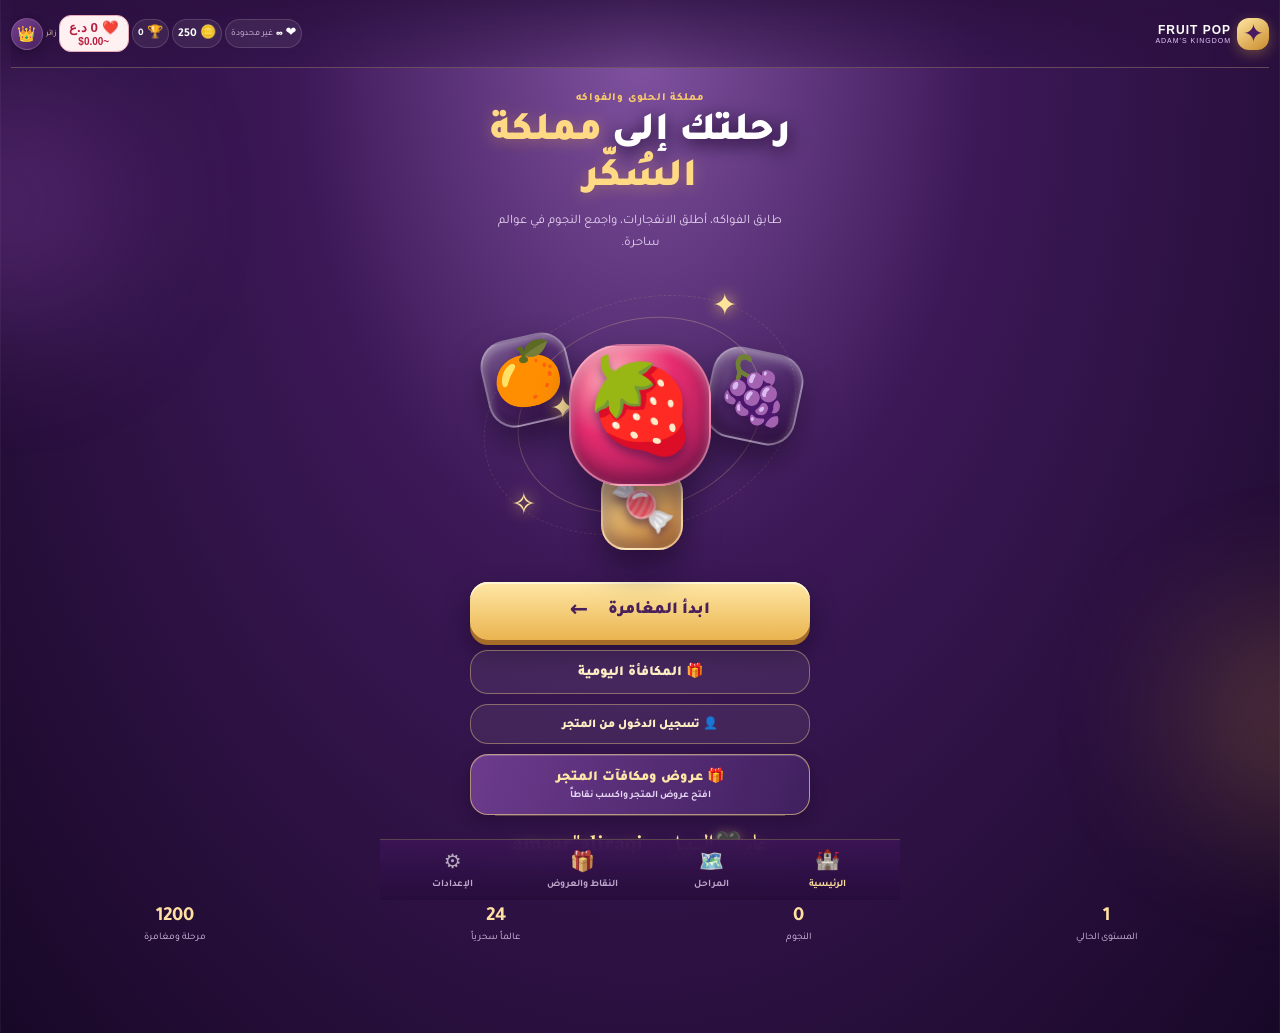
==== index.html @ 5abe0ea8 "Update booster counts in game UI" ====
<!doctype html>
<html lang="ar" dir="rtl">
<head>
<meta charset="utf-8"><meta name="viewport" content="width=device-width,initial-scale=1,viewport-fit=cover">
<meta name="google-adsense-account" content="ca-pub-7195418990558468">
<meta name="theme-color" content="#32104f"><meta name="description" content="مغامرة فواكه وحلوى ملكية — طابق، انفجر، واكتشف عوالم جديدة.">
<link rel="manifest" href="./manifest.webmanifest"><link rel="icon" href="./icon.svg" type="image/svg+xml">
<link rel="preconnect" href="https://fonts.googleapis.com"><link rel="preconnect" href="https://fonts.gstatic.com" crossorigin>
<link href="https://fonts.googleapis.com/css2?family=Amiri:wght@400;700&family=Tajawal:wght@400;500;600;700;800;900&display=swap" rel="stylesheet">
<link rel="stylesheet" href="./assets/style.css"><link rel="stylesheet" href="./assets/3d-world.css">
<title>Fruit Pop Adam — مغامرة الفواكه</title>
</head>
<body>
<div class="ambient ambient-a"></div><div class="ambient ambient-b"></div>
<div id="app" class="app-shell">
<header class="topbar">
 <button class="brand" id="brandHome" aria-label="الرئيسية"><span class="brand-mark">✦</span><span><b>FRUIT POP</b><small>ADAM'S KINGDOM</small></span></button>
 <div class="top-stats"><div class="stat-pill"><span>❤️</span><b id="lives">5</b><small id="lifeTimer">كاملة</small></div><div class="stat-pill"><span>🪙</span><b id="coins">250</b></div><div class="stat-pill total-top-pill"><span>🏆</span><b id="totalScoreTop">0</b></div><button type="button" id="gameRewardsBtn" aria-label="رصيد اللعبة بالدينار العراقي" style="display:flex;flex-direction:column;align-items:center;justify-content:center;gap:1px;background:#fff0f2;color:#b51e3e;border:1px solid #e8aab7;border-radius:12px;padding:4px 9px;font-weight:900;line-height:1.15"><span>❤️ <b id="redPointsBalance">0 د.ع</b></span><small id="redPointsUsdBalance" style="font-size:10px;line-height:1.1">~$0.00</small></button><div class="account-indicator"><span id="accountStatus">زائر</span><button class="avatar-btn" id="accountBtn" aria-label="الحساب">👑</button></div></div>
</header>
<main id="mainView">
<section id="homeScreen" class="screen home-screen">
 <div class="hero-copy"><div class="eyebrow">مملكة الحلوى والفواكه</div><h1>رحلتك إلى <em>مملكة السُكّر</em></h1><p>طابق الفواكه، أطلق الانفجارات، واجمع النجوم في عوالم ساحرة.</p></div>
 <div class="hero-art"><div class="orbit orbit-one"></div><div class="orbit orbit-two"></div><div class="hero-candy candy-big">🍓</div><div class="hero-candy candy-left">🍊</div><div class="hero-candy candy-right">🍇</div><div class="hero-candy candy-bottom">🍬</div><div class="sparkle s1">✦</div><div class="sparkle s2">✧</div><div class="sparkle s3">✦</div></div>
 <div class="home-actions"><button class="primary-btn" id="playBtn"><span>ابدأ المغامرة</span><b>←</b></button><button class="secondary-btn" id="dailyBtn">🎁 المكافأة اليومية</button><button class="secondary-btn" id="registerBtn">👤 تسجيل الدخول من المتجر</button><a class="secondary-btn store-offers-btn" id="storeOffersBtn" href="https://adam-al-noor-books.pages.dev/?open=points" target="_blank" rel="noopener noreferrer"><span>🎁 عروض ومكافآت المتجر</span><small>افتح عروض المتجر واكسب نقاطاً</small></a></div><div class="royal-signatures" aria-label="إهداء"><span>عابر🖤السبيل</span><span>amaar&quot;aliraqi</span></div>
 <div class="home-bottom"><div><strong id="homeLevel">1</strong><span>المستوى الحالي</span></div><div><strong id="homeStars">0</strong><span>النجوم</span></div><div><strong>24</strong><span>عالماً سحرياً</span></div><div><strong>1200</strong><span>مرحلة ومغامرة</span></div></div>
</section>
<section id="mapScreen" class="screen map-screen hidden">
 <div class="section-head"><button class="round-btn" id="mapBack">⌂</button><div><div class="eyebrow">طريق الأبطال</div><h2>خريطة المملكة</h2></div><button class="round-btn" id="mapDaily">🎁</button></div>
 <div id="worldGrid" class="world-grid" aria-label="العوالم الأربعة والعشرون"></div><div class="world-banner"><div><small id="worldKicker">العالم الأول</small><h3 id="worldName">حدائق الفراولة</h3><p id="worldDesc">ابدأ رحلتك بين الثمار اللامعة</p></div><div class="world-emblem" id="worldEmblem">🍓</div></div>
 <div class="map-scroll"><div id="levelPath" class="level-path"></div></div>
 <div class="map-footer"><span>⭐ <b id="mapStars">0</b> نجمة</span><span>العالم <b id="worldIndex">1</b> / 24</span><button id="nextWorld" class="tiny-gold">العالم التالي ⟵</button></div>
</section>
<section id="gameScreen" class="screen game-screen hidden">
 <div class="game-head"><button class="round-btn" id="gameExit">✕</button><div class="level-title"><small id="levelWorld">حدائق الفراولة</small><b id="levelLabel">المرحلة 1</b></div><button class="round-btn" id="gamePause">Ⅱ</button></div>
 <div class="mission-card"><div class="mission-main"><span class="mission-icon" id="targetFruit">🍓</span><div><small id="missionLabel">اجمع الثمار</small><b id="targetCount">0 / 18</b></div></div><div class="moves-box"><small>الحركات</small><b id="moves">25</b></div><div class="score-box"><small>نقاط المرحلة</small><b id="score">0</b></div><div class="score-box total-score-box"><small>النقاط الكلية</small><b id="totalScore">0</b></div><div class="score-box"><small>رصيد اللعبة</small><b id="redPointsBalanceGame">0 د.ع</b></div><button type="button" class="map-shortcut" id="gameMapShortcut" aria-label="فتح خريطة العوالم والمراحل" title="خريطة العوالم والمراحل"><span aria-hidden="true">🗺️</span><small>الخريطة</small></button></div>
 <div class="board-wrap"><div id="gameBoard" class="game-board" role="grid" aria-label="لوحة مطابقة الفواكه"></div><div class="board-shine"></div></div>
 <div class="booster-row"><button class="booster" data-booster="hammer" type="button"><span>🔨</span><small>مطرقة</small><b>5</b></button><button class="booster" data-booster="shuffle" type="button"><span>🔀</span><small>خلط</small><b>5</b></button><button class="booster" data-booster="rainbow" type="button"><span>🌈</span><small>قوس قزح</small><b>3</b></button></div>
 <div class="game-hint" id="gameHint">اسحب فاكهة نحو فاكهة مجاورة لتكوين تطابق من ثلاثة أو أكثر</div>
</section>
</main>
<nav class="bottom-nav"><button class="nav-item active" data-nav="home"><span>🏰</span><small>الرئيسية</small></button><button class="nav-item" data-nav="map"><span>🗺️</span><small>المراحل</small></button><button class="nav-item" id="navRewards" type="button" aria-label="الانتقال إلى نقاط وعروض المتجر"><span>🎁</span><small>النقاط والعروض</small></button><button class="nav-item" id="navSettings"><span>⚙️</span><small>الإعدادات</small></button></nav>
</div>
<div id="modalLayer" class="modal-layer hidden" role="dialog" aria-modal="true"><div class="modal-card"><button class="modal-close" id="modalClose">×</button><div id="modalContent"></div></div></div>
<div id="toast" class="toast"></div>
<script src="./assets/game.js" defer></script><script src="./assets/game-rewards-v2.js" defer></script><script src="./assets/fruit-renderer.js" defer></script><script src="./assets/life-recovery.js" defer></script>
<script>
window.addEventListener("load", () => {
  if (window.opener && !window.opener.closed) {
    window.opener.postMessage({ type: "fruit-pop-store-ready" }, "https://feat-game-stage-rewards.adam-al-noor-books.pages.dev");
  }
});
</script>
</body></html>
---- assets/style.css ----
:root{--plum:#321044;--plum2:#4a1768;--violet:#7b36a5;--gold:#f7c96b;--gold2:#ffe5a1;--cream:#fff7e8;--ink:#39164e;--muted:#a78ab5;--pink:#f46b9d;--shadow:0 16px 40px #1b092b55}*{box-sizing:border-box}html,body{margin:0;min-height:100%;font-family:"Tajawal",system-ui,sans-serif;background:#210b34;color:#fff;overscroll-behavior:none}body{min-height:100svh;background:radial-gradient(ellipse at 50% 0%,#69358a 0,#35134d 42%,#1c092c 100%);overflow-x:hidden}.ambient{position:fixed;border-radius:50%;filter:blur(70px);opacity:.24;pointer-events:none}.ambient-a{width:260px;height:260px;background:#bd64e8;top:8%;left:-130px}.ambient-b{width:220px;height:220px;background:#e5a94c;bottom:8%;right:-120px}.app-shell{position:relative;z-index:1;width:min(100%,520px);min-height:100svh;margin:auto;padding:env(safe-area-inset-top) 15px calc(82px + env(safe-area-inset-bottom));display:flex;flex-direction:column}.topbar{height:68px;display:flex;align-items:center;justify-content:space-between;border-bottom:1px solid #ffffff18;flex-shrink:0}.brand{border:0;background:none;color:#fff;display:flex;gap:9px;align-items:center;text-align:right;padding:0}.brand-mark{width:37px;height:37px;border-radius:12px;background:linear-gradient(145deg,#ffe7a2,#c98b2c);color:#4a1b61;display:grid;place-items:center;font-size:25px;box-shadow:0 4px 14px #e6b54b55}.brand b{display:block;font-size:14px;letter-spacing:1.6px}.brand small{display:block;font-size:8px;letter-spacing:2.2px;color:#e7c7ff}.top-stats{display:flex;gap:7px;align-items:center}.stat-pill{display:flex;align-items:center;gap:5px;border:1px solid #ffffff24;background:#ffffff12;border-radius:20px;padding:6px 10px;min-width:62px}.stat-pill span{font-size:15px}.stat-pill b{font-size:14px}.stat-pill small{font-size:9px;color:#d9c3e6}.avatar-btn,.round-btn{border:1px solid #ffffff2b;color:#fff;background:linear-gradient(145deg,#75408e,#49215f);border-radius:50%;width:37px;height:37px;font-size:18px;box-shadow:0 4px 10px #15082066}.screen{animation:screenIn .35s ease both}.hidden{display:none!important}.home-screen{display:flex;flex-direction:column;align-items:center;text-align:center;padding-top:24px;flex:1}.hero-copy{max-width:390px}.eyebrow{font-size:11px;font-weight:800;letter-spacing:.8px;color:var(--gold);margin-bottom:5px}.hero-copy h1{font-size:clamp(28px,8vw,40px);line-height:1.15;margin:4px 0 9px;font-weight:900;text-shadow:0 4px 18px #170625}.hero-copy h1 em{font-style:normal;color:#ffd983;text-shadow:0 2px 15px #e9b84c55}.hero-copy p{font-size:13px;line-height:1.7;color:#e4d1ee;margin:0 auto;max-width:300px}.hero-art{height:290px;width:min(100%,390px);position:relative;margin:5px auto 12px;display:grid;place-items:center}.orbit{position:absolute;border:1px solid #f7d78d44;border-radius:50%;transform:rotate(-18deg)}.orbit-one{width:250px;height:190px}.orbit-two{width:320px;height:230px;border-style:dashed;opacity:.5}.hero-candy{position:absolute;display:grid;place-items:center;border-radius:30%;background:linear-gradient(145deg,#ffffff44,#ffffff05 45%,#16052155);border:2px solid #ffffff5c;box-shadow:inset 0 4px 8px #ffffff55,inset 0 -10px 18px #24082b66,0 18px 32px #14051e88;text-shadow:0 6px 10px #32104488;animation:float 3.5s ease-in-out infinite}.candy-big{width:142px;height:142px;font-size:92px;z-index:2;border-radius:38%;background:radial-gradient(circle at 30% 22%,#ffb3bd,#e72d70 42%,#8b164f 100%)}.candy-left{width:88px;height:88px;font-size:58px;left:10%;top:76px;transform:rotate(-13deg);animation-delay:-1s}.candy-right{width:92px;height:92px;font-size:61px;right:9%;top:90px;transform:rotate(12deg);animation-delay:-2s}.candy-bottom{width:82px;height:82px;font-size:54px;bottom:20px;left:40%;background:linear-gradient(145deg,#ffe6a0,#d88b35);animation-delay:-.7s}.sparkle{position:absolute;color:#ffe39b;font-size:30px;text-shadow:0 0 15px #ffd66d;animation:twinkle 1.8s infinite}.s1{top:27px;right:25%}.s2{bottom:42px;left:17%;animation-delay:.5s}.s3{top:130px;left:27%;animation-delay:1s}.home-actions{width:min(100%,340px);display:grid;gap:10px}.primary-btn,.secondary-btn{width:100%;border:0;border-radius:18px;padding:14px 18px;font-family:inherit;font-size:17px;font-weight:900;cursor:pointer}.primary-btn{display:flex;align-items:center;justify-content:center;gap:20px;color:#4a205b;background:linear-gradient(180deg,#ffe8a7,#eab44f);box-shadow:0 5px 0 #a66d29,0 12px 25px #13051e88,inset 0 2px 0 #fff7d4}.primary-btn b{font-size:22px}.secondary-btn{color:#ffedc4;background:#ffffff12;border:1px solid #f8d98a66;font-size:14px;padding:11px}.home-bottom{width:100%;display:flex;justify-content:space-around;margin-top:auto;padding:22px 0 7px}.home-bottom div{display:grid;gap:3px}.home-bottom strong{font-size:20px;color:#ffe0a0}.home-bottom span{font-size:10px;color:#d9c4e6}.bottom-nav{position:fixed;z-index:5;bottom:0;left:50%;transform:translateX(-50%);width:min(100%,520px);padding:8px 15px calc(8px + env(safe-area-inset-bottom));display:flex;justify-content:space-around;background:linear-gradient(180deg,#3b1555ee,#260d3bf5);border-top:1px solid #f4d58b44;backdrop-filter:blur(16px)}.nav-item{border:0;background:none;color:#bda7ca;display:grid;gap:2px;justify-items:center;font-family:inherit;min-width:55px}.nav-item span{font-size:20px;filter:grayscale(.45)}.nav-item small{font-size:10px;font-weight:700}.nav-item.active{color:#ffe09b}.nav-item.active span{filter:none;transform:translateY(-2px)}.map-screen,.game-screen{padding-top:15px;min-height:calc(100svh - 165px)}.section-head,.game-head{display:flex;align-items:center;gap:12px}.section-head>div{flex:1}.section-head h2{margin:0;font-size:23px}.world-banner{margin:16px 0 12px;border:1px solid #f4d58a77;border-radius:22px;padding:15px 18px;display:flex;align-items:center;justify-content:space-between;background:linear-gradient(120deg,#8147a0,#4a1c68 70%,#321044);box-shadow:var(--shadow),inset 0 1px #fff5}.world-banner small{color:#ffdf9b;font-size:10px}.world-banner h3{margin:2px 0;font-size:21px}.world-banner p{margin:0;color:#e4cce9;font-size:11px}.world-emblem{font-size:54px;filter:drop-shadow(0 8px 7px #19072388)}.map-scroll{height:calc(100svh - 350px);min-height:270px;max-height:520px;overflow:auto;border-radius:22px;background:radial-gradient(ellipse at 50% 30%,#8b54a8,#4b2066 65%,#35134c);border:1px solid #f2d18a55;box-shadow:inset 0 0 35px #1d092f88;position:relative}.level-path{position:relative;min-height:600px;padding:22px 0;background-image:radial-gradient(#f9d58b30 1px,transparent 1px);background-size:23px 23px}.level-path:before{content:"";position:absolute;top:35px;bottom:35px;left:50%;width:8px;transform:translateX(-50%);border-radius:10px;background:repeating-linear-gradient(to bottom,#ffd984 0 15px,#a66b36 15px 23px);box-shadow:0 0 12px #ffd98488}.level-node{position:relative;z-index:1;display:flex;align-items:center;width:100%;height:69px;padding:0 12%;}.level-node:nth-child(4n+1){justify-content:flex-start}.level-node:nth-child(4n+2){justify-content:flex-end}.level-node:nth-child(4n+3){justify-content:flex-start;padding-right:18%}.level-node:nth-child(4n){justify-content:flex-end;padding-left:18%}.level-dot{width:53px;height:53px;border-radius:50%;border:3px solid #fff2c8;background:linear-gradient(145deg,#ffedb5,#c78a36);color:#4a205c;font-weight:900;font-size:17px;box-shadow:0 5px 0 #8d542c,0 8px 14px #18072288,inset 0 3px 4px white;display:grid;place-items:center}.level-dot.done{background:linear-gradient(145deg,#ffb3d1,#e64b8a);color:white}.level-dot.locked{filter:grayscale(.8);opacity:.62;background:linear-gradient(145deg,#a79aa9,#63566d);box-shadow:0 4px 0 #403449}.level-dot.current{transform:scale(1.12);box-shadow:0 0 0 6px #ffd77c55,0 0 25px #ffdc81;animation:pulse 1.6s infinite}.map-footer{display:flex;justify-content:space-between;align-items:center;padding:12px 3px;color:#e9d8f1;font-size:11px}.map-footer b{color:#ffe09b}.tiny-gold{border:1px solid #f3d18a77;border-radius:14px;background:#ffffff12;color:#ffe3a2;padding:7px 11px;font-family:inherit;font-size:10px;font-weight:700}.game-head{justify-content:space-between}.level-title{text-align:center;display:grid}.level-title small{font-size:10px;color:#f6d58b}.level-title b{font-size:18px}.mission-card{display:flex;align-items:center;justify-content:space-between;margin:14px 0;padding:11px 13px;border-radius:18px;background:linear-gradient(110deg,#6d3488,#4a1d65);border:1px solid #f3d58b77;box-shadow:0 8px 20px #14051e66}.mission-main{display:flex;align-items:center;gap:9px}.mission-icon{font-size:32px;filter:drop-shadow(0 3px 4px #16051e)}.mission-main div,.moves-box,.score-box{display:grid;gap:2px}.mission-card small{font-size:9px;color:#e9d6f1}.mission-card b{font-size:15px;color:#ffe6a8}.moves-box,.score-box{text-align:center;border-right:1px solid #ffffff22;padding-right:12px}.board-wrap{position:relative;padding:9px;border-radius:19px;background:linear-gradient(145deg,#fbe0a1,#9b632f 35%,#f6d38b 70%,#6d3d27);box-shadow:0 8px 0 #61321f,0 15px 25px #12051c99,inset 0 2px 3px #fff}.game-board{display:grid;grid-template-columns:repeat(7,1fr);gap:4px;position:relative;z-index:1;padding:6px;border-radius:12px;background:linear-gradient(145deg,#5b2c77,#321044);touch-action:none;user-select:none}.fruit-cell{animation:tileIn .18s ease both;aspect-ratio:1;border:1px solid #ffffff35;border-radius:10px;padding:0;display:grid;place-items:center;background:linear-gradient(145deg,#ffffff20,#14051e44);font-size:clamp(23px,6.6vw,34px);line-height:1;box-shadow:inset 0 2px 4px #ffffff2c,inset 0 -4px 7px #15051e55;cursor:pointer;user-select:none;transition:transform .13s,filter .13s;position:relative}.fruit-cell svg{width:91%;height:91%;overflow:visible;filter:drop-shadow(0 4px 3px #19072388);pointer-events:none}.fruit-cell:after{content:"";position:absolute;top:3px;left:5px;width:38%;height:18%;border-radius:50%;background:#fff8;filter:blur(3px);pointer-events:none}.fruit-cell.selected{outline:3px solid #ffe38c;transform:scale(1.08);z-index:2}.fruit-cell.matched{animation:pop .12s ease forwards;filter:brightness(1.8) saturate(1.4)}.fruit-cell.pressed{transform:scale(.91);filter:brightness(1.2)}.fruit-cell.special{box-shadow:inset 0 0 10px #fff,0 0 12px #ffdc81}.board-shine{pointer-events:none;position:absolute;inset:9px;border-radius:12px;box-shadow:inset 0 0 15px #ffdf9b33}.booster-row{display:flex;justify-content:center;gap:12px;margin:16px 0 10px}.booster{width:78px;border:1px solid #f4d78b66;border-radius:16px;background:linear-gradient(145deg,#75408e,#482060);color:#fff;display:grid;justify-items:center;gap:1px;padding:7px;position:relative;font-family:inherit}.booster span{font-size:23px}.booster small{font-size:10px;color:#e8d4ef}.booster b{position:absolute;top:-5px;left:-4px;width:19px;height:19px;border-radius:50%;background:#ffdf95;color:#4a205b;font-size:10px;display:grid;place-items:center}.game-hint{text-align:center;font-size:10px;color:#cdb5d9;line-height:1.6}.modal-layer{position:fixed;z-index:20;inset:0;background:#12051dd9;backdrop-filter:blur(9px);display:grid;place-items:center;padding:20px}.modal-card{position:relative;width:min(100%,390px);max-height:85svh;overflow:auto;border:1px solid #f4d68d99;border-radius:25px;padding:25px 20px 20px;background:linear-gradient(150deg,#713b8d,#3a1554 65%,#2a0e3f);box-shadow:0 25px 70px #0009,inset 0 1px #fff4;text-align:center;animation:modalIn .25s ease}.modal-close{position:absolute;top:10px;left:12px;width:30px;height:30px;border-radius:50%;border:1px solid #ffffff44;background:#ffffff12;color:white;font-size:21px}.modal-card h2{font-size:24px;margin:5px 0 8px}.modal-card p{color:#e0cce9;font-size:12px;line-height:1.8}.modal-hero{font-size:58px;filter:drop-shadow(0 8px 9px #16051e88)}.modal-action{width:100%;border:0;border-radius:14px;background:linear-gradient(#ffe8a8,#e9b34d);color:#48205b;font-family:inherit;font-size:15px;font-weight:900;padding:12px;margin-top:12px}.field{width:100%;margin:7px 0;padding:12px;border:1px solid #ffffff3b;border-radius:12px;background:#260d3d;color:white;text-align:right;font-family:inherit;font-size:14px;font-weight:600}.field::placeholder{color:#bba4c9}.form-tabs{display:flex;gap:6px;margin:12px 0}.form-tabs button{flex:1;padding:9px;border:1px solid #ffffff2b;border-radius:12px;background:#ffffff12;color:#fff;font-family:inherit;font-size:12px;font-weight:700}.form-tabs button.active{background:#f2cf7e;color:#48205b}.setting-row{display:flex;align-items:center;justify-content:space-between;padding:12px 0;border-bottom:1px solid #ffffff22;font-size:13px}.setting-row input{accent-color:#f4cd78;width:20px;height:20px}.toast{position:fixed;z-index:30;bottom:95px;left:50%;transform:translate(-50%,15px);opacity:0;pointer-events:none;background:#ffe6a3;color:#442055;padding:10px 16px;border-radius:18px;font-weight:800;font-size:12px;box-shadow:var(--shadow);transition:.25s;white-space:nowrap}.toast.show{opacity:1;transform:translate(-50%,0)}.result-stars{font-size:37px;letter-spacing:6px;color:#ffe18f;text-shadow:0 2px 12px #ffda71}.pause-actions{display:grid;gap:8px}.ghost-action{border:1px solid #ffffff3b;background:#ffffff12;color:white;border-radius:14px;padding:11px;font-family:inherit;font-size:13px;font-weight:700}@keyframes tileIn{from{opacity:.25;transform:scale(.78) translateY(-5px)}to{opacity:1;transform:scale(1) translateY(0)}}@keyframes screenIn{from{opacity:0;transform:translateY(10px)}to{opacity:1;transform:none}}@keyframes float{0%,100%{translate:0 0}50%{translate:0 -12px}}@keyframes twinkle{0%,100%{opacity:.3;scale:.8}50%{opacity:1;scale:1.2}}@keyframes pulse{0%,100%{box-shadow:0 0 0 5px #ffd77c44,0 0 18px #ffdc81}50%{box-shadow:0 0 0 10px #ffd77c18,0 0 28px #ffdc81}}@keyframes pop{to{transform:scale(.1) rotate(30deg);opacity:0}}@keyframes modalIn{from{opacity:0;transform:scale(.92)}to{opacity:1;transform:scale(1)}}@media(min-width:520px){.app-shell{border-left:1px solid #ffffff0c;border-right:1px solid #ffffff0c}.hero-art{height:310px}.fruit-cell{font-size:34px}}@media(max-height:700px){.hero-art{height:225px}.candy-big{width:115px;height:115px;font-size:75px}.candy-left,.candy-right{width:70px;height:70px;font-size:45px}.home-screen{padding-top:14px}.hero-copy h1{font-size:29px}.map-scroll{height:calc(100svh - 310px)}}
/* Premium score, signature and fast match feedback */
.mission-card{gap:7px;padding:10px 9px}
.mission-main{min-width:0;flex:1}
.moves-box,.score-box{padding-right:8px;min-width:48px}
.total-score-box{border-right:1px solid #ffffff22;padding-right:8px;min-width:70px}
.mission-card small{font-size:8px;white-space:nowrap}
.mission-card b{font-size:13px}
.royal-signatures{display:flex;justify-content:center;gap:24px;flex-wrap:wrap;margin:0 auto 9px;padding:9px 18px;border-top:1px solid #f3d58b44;border-bottom:1px solid #f3d58b44;color:#ffe2a0;text-shadow:0 2px 12px #f3c96b66}
.royal-signatures span{font-family:"Amiri",serif;font-size:22px;font-weight:700;letter-spacing:.2px}
#registerBtn{font-size:12px}
.fruit-cell.matched{animation:fruitBurst .12s ease-out forwards}
@keyframes fruitBurst{0%{transform:scale(1);opacity:1;filter:brightness(1)}45%{transform:scale(1.24);opacity:.9;filter:brightness(2.1)}100%{transform:scale(.25);opacity:0;filter:brightness(2.5)}}
@media(max-width:380px){.mission-card{gap:4px;padding:9px 6px}.moves-box,.score-box,.total-score-box{min-width:42px;padding-right:5px}.mission-card small{font-size:7px}.mission-card b{font-size:12px}.royal-signatures{gap:13px}.royal-signatures span{font-size:20px}}

/* World selector and visible lifetime score */
.world-grid{display:grid;grid-template-columns:repeat(2,minmax(0,1fr));gap:8px;margin:12px 0;max-height:190px;overflow:auto;padding:2px 3px 8px}.world-chip{min-width:0;display:grid;grid-template-columns:34px 1fr;grid-template-rows:auto auto;align-items:center;gap:1px 7px;text-align:right;padding:8px;border-radius:13px;border:1px solid #f3d58a55;background:linear-gradient(145deg,#70408a,#3d1857);color:#fff;font-family:inherit}.world-chip>span{grid-row:1/3;font-size:25px}.world-chip b{font-size:11px;white-space:nowrap;overflow:hidden;text-overflow:ellipsis}.world-chip small{font-size:9px;color:#e6cfef}.world-chip.active{border-color:#ffe09b;background:linear-gradient(145deg,#9862aa,#603078);box-shadow:0 0 0 2px #ffdf8a33}.world-chip:disabled{opacity:.5;filter:grayscale(.7)}.total-top-pill{max-width:104px;min-width:64px;padding:6px 7px}.total-top-pill b{font-size:11px;max-width:55px;overflow:hidden;text-overflow:ellipsis}
@media(max-width:390px){.top-stats{gap:4px}.total-top-pill{min-width:54px}.stat-pill{padding:5px 7px}}

.account-indicator{display:flex;align-items:center;gap:5px;max-width:126px;min-width:0}.account-indicator span{font-size:9px;color:#ffe6a8;max-width:82px;overflow:hidden;text-overflow:ellipsis;white-space:nowrap}.account-email{direction:ltr;unicode-bidi:plaintext;font-weight:800;color:#ffe2a0!important;overflow-wrap:anywhere}.account-indicator .avatar-btn{flex-shrink:0}

/* Compact responsive phone layout: prevent the header and game panels from widening the viewport */
html,body{width:100%;max-width:100%;overflow-x:clip}
#app,.app-shell,main,.screen{width:100%;max-width:100%;min-width:0}
.app-shell{padding-left:max(10px,env(safe-area-inset-left));padding-right:max(10px,env(safe-area-inset-right))}
.topbar{width:100%;min-width:0;gap:5px}
.brand{min-width:0;flex:0 1 auto;gap:6px}
.brand b{font-size:12px;letter-spacing:1px}
.brand small{font-size:7px;letter-spacing:1px}
.brand-mark{width:32px;height:32px;flex:0 0 32px}
.top-stats{min-width:0;flex:0 1 auto;gap:3px}
.stat-pill{min-width:0;padding:4px 5px;gap:3px}
.stat-pill span{font-size:13px}
.stat-pill b{font-size:12px}
.total-top-pill{min-width:0;max-width:60px;padding:4px 5px}
.total-top-pill b{font-size:10px;max-width:34px}
.account-indicator{min-width:0;max-width:84px;gap:3px}
.account-indicator span{max-width:45px;font-size:8px}
.avatar-btn{width:32px;height:32px;flex:0 0 32px;font-size:15px}
.mission-card,.board-wrap,.game-board,.world-banner,.map-scroll{max-width:100%;min-width:0}
.game-board{grid-template-columns:repeat(7,minmax(0,1fr))}
.fruit-cell{min-width:0}
@media(max-width:390px){.account-indicator span{display:none}.account-indicator{max-width:32px}.topbar{height:60px}.brand b{font-size:11px}.stat-pill{padding:4px}.stat-pill span{font-size:12px}.stat-pill b{font-size:11px}.total-top-pill{max-width:51px}.total-top-pill b{max-width:29px}}
@media(max-width:340px){.app-shell{padding-left:7px;padding-right:7px}.brand-mark{width:28px;height:28px;flex-basis:28px}.brand b{font-size:10px}.top-stats{gap:2px}.stat-pill{padding:3px}.total-top-pill{max-width:45px}.mission-card{gap:3px;padding:8px 5px}.moves-box,.score-box,.total-score-box{min-width:38px;padding-right:4px}.mission-card b{font-size:11px}.mission-card small{font-size:7px}}

/* Mobile pull-to-refresh indicator */
#pullRefreshIndicator{position:fixed;z-index:40;top:calc(8px + env(safe-area-inset-top));left:50%;transform:translate(-50%,-150%);opacity:0;pointer-events:none;padding:9px 17px;border:1px solid #f4d68d99;border-radius:22px;background:linear-gradient(145deg,#ffe8a8,#e9b34d);color:#48205b;font:800 12px "Tajawal",sans-serif;box-shadow:0 7px 22px #12051e88;white-space:nowrap;transition:transform .12s ease,opacity .12s ease}
#pullRefreshIndicator.visible{transform:translate(-50%,var(--pull-progress,0px));opacity:1}
#pullRefreshIndicator.ready{background:linear-gradient(145deg,#fff0bd,#f2c25d);box-shadow:0 0 0 4px #ffe19a33,0 7px 22px #12051e88}

/* Compact arcade-style fireball bursts on fruit matches */
.board-wrap{position:relative;overflow:visible}
.match-burst{position:absolute;width:1px;height:1px;z-index:9;pointer-events:none}
.burst-core{position:absolute;left:0;top:0;width:32px;height:32px;margin:-16px;border-radius:50%;background:radial-gradient(circle,#fff 0 9%,#fff7a8 18%,#ffb12e 38%,#ff5a28 57%,#f02d73 72%,transparent 74%);filter:drop-shadow(0 0 9px #ffb32d) drop-shadow(0 0 17px #ff4c74);animation:fireballFlash .48s ease-out forwards}
.match-burst:after{content:"";position:absolute;left:0;top:0;width:48px;height:48px;margin:-24px;border:3px solid #ffe49a;border-radius:50%;box-shadow:0 0 13px #ff8c35, inset 0 0 10px #ffb12e;animation:fireballRing .48s ease-out forwards}
.match-burst i{position:absolute;left:0;top:0;width:5px;height:13px;margin:-6px -2px;border-radius:80% 20% 70% 30%;background:linear-gradient(to top,#ff4d36,#ffe58b 72%,#fff);box-shadow:0 0 7px #ff9e38;transform:rotate(var(--angle)) translateY(0) scale(1);animation:sparkFly .48s cubic-bezier(.12,.65,.25,1) var(--delay) forwards}
.match-burst.chain .burst-core{background:radial-gradient(circle,#fff 0 8%,#d8faff 18%,#9b7cff 39%,#ff64c7 60%,transparent 73%);filter:drop-shadow(0 0 10px #b78cff) drop-shadow(0 0 18px #ff64c7)}
@keyframes fireballFlash{0%{transform:scale(.15);opacity:0}22%{transform:scale(1.45);opacity:1}100%{transform:scale(.2);opacity:0}}
@keyframes fireballRing{0%{transform:scale(.2);opacity:0}25%{opacity:.95}100%{transform:scale(2.25);opacity:0}}
@keyframes sparkFly{0%{transform:rotate(var(--angle)) translateY(0) scale(1);opacity:1}100%{transform:rotate(var(--angle)) translateY(calc(var(--distance) * -1)) scale(.12);opacity:0}}
@media(prefers-reduced-motion:reduce){.match-burst,.match-burst *{animation-duration:.18s!important}}

/* Fruit appearance rotates to a fresh finish every ten stages */
.game-board .fruit-cell svg{filter:hue-rotate(var(--fruit-hue,0deg)) saturate(var(--fruit-sat,1)) brightness(var(--fruit-bright,1)) drop-shadow(0 2px 3px #210b3470);transform:rotate(var(--fruit-tilt,0deg));transition:filter .25s ease,transform .25s ease}
.game-board[data-fruit-set] .fruit-cell{background:linear-gradient(145deg,#ffffff1c,#ffffff08);border-color:#f7d78d55}
.game-board[data-fruit-set="1"] .fruit-cell,.game-board[data-fruit-set="4"] .fruit-cell,.game-board[data-fruit-set="7"] .fruit-cell{box-shadow:inset 0 1px 4px #ffffff25,0 3px 9px #17072555}
@media(prefers-reduced-motion:reduce){.game-board .fruit-cell svg{transition:none}}


/* Larger fruit artwork while preserving board grid and tile dimensions */
.game-board .fruit-cell svg{width:120%;height:120%;max-width:none;max-height:none}
.game-board .fruit-cell{font-size:clamp(32px,8.8vw,46px)}


/* Clearly enlarged 7x7 fruit board: larger cells and fruit artwork */
#gameBoard.game-board{width:100%;grid-template-columns:repeat(7,minmax(0,1fr));grid-auto-rows:1fr;gap:5px;padding:7px;box-sizing:border-box}
#gameBoard.game-board .fruit-cell{width:100%;min-width:0;min-height:0;aspect-ratio:1;font-size:clamp(40px,11vw,54px);line-height:1;}
#gameBoard.game-board .fruit-cell svg{width:112%;height:112%;max-width:none;max-height:none}
@media(min-width:520px){#gameBoard.game-board .fruit-cell{font-size:50px}}


/* Slightly larger fruit artwork; preserve the 7x7 tile dimensions */
#gameBoard.game-board .fruit-cell{font-size:clamp(28px,7vw,36px)}
#gameBoard.game-board .fruit-cell svg{width:82%;height:82%;max-width:82%;max-height:82%}
@media(min-width:520px){#gameBoard.game-board .fruit-cell{font-size:36px}}


/* Store Offerwall entry from Fruit Pop Adam */
.store-offers-btn{display:grid;justify-items:center;gap:3px;text-decoration:none;color:#ffe7a5!important;background:linear-gradient(110deg,#6d3b8d,#40205f)!important;border:1px solid #f8d98a99!important;box-shadow:inset 0 1px 0 #ffffff30,0 5px 16px #13051e55;font-size:14px!important;padding:12px 14px!important;transition:transform .18s ease,filter .18s ease}
.store-offers-btn small{font-size:10px;font-weight:600;color:#e8d7f5}
.store-offers-btn:active{transform:translateY(1px);filter:brightness(1.12)}
---- assets/3d-world.css ----
/* Fruit Pop Adam — immersive 3D world + tactile 3D gameplay */
:root{--royal-3d:#28103f;--gold-3d:#ffd879;--gold-edge:#a96828;--mint-3d:#79d9ae}
body{background:radial-gradient(ellipse at 50% 5%,#8052a0 0,#3c1857 38%,#180827 100%);background-attachment:fixed}
.app-shell{isolation:isolate}
.topbar{background:linear-gradient(180deg,#2b103fc9,#2b103f55);border-bottom-color:#ffe4a344;backdrop-filter:blur(12px)}
/* A miniature fantasy kingdom built from layered perspective planes */
.map-screen{position:relative;perspective:1100px;perspective-origin:50% 38%;padding-bottom:8px}
.map-screen:before{content:"";position:absolute;z-index:-1;inset:88px -15px 34px;border-radius:32px;background:
 radial-gradient(ellipse at 50% 42%,#a7d58a 0 8%,transparent 8.5%),
 radial-gradient(ellipse at 18% 26%,#65b97e 0 12%,transparent 12.5%),
 radial-gradient(ellipse at 82% 24%,#7cc98c 0 13%,transparent 13.5%),
 radial-gradient(ellipse at 20% 78%,#6ab47a 0 15%,transparent 15.5%),
 radial-gradient(ellipse at 82% 75%,#78c68b 0 16%,transparent 16.5%),
 linear-gradient(155deg,#a4d98d 0%,#5aa879 26%,#337a66 52%,#28635d 76%,#1c3e4d 100%);
 box-shadow:inset 0 0 65px #11253e99,0 16px 35px #10051d88;opacity:.94}
.map-screen:after{content:"";position:absolute;z-index:-1;pointer-events:none;inset:105px -5px 75px;border-radius:28px;background:
 radial-gradient(ellipse at 10% 16%,#fff8 0 1px,transparent 2px),
 radial-gradient(ellipse at 80% 13%,#fff8 0 2px,transparent 3px),
 radial-gradient(ellipse at 55% 70%,#fff7 0 1px,transparent 2px),
 linear-gradient(120deg,transparent 35%,#d7f8c522 50%,transparent 67%);background-size:70px 80px,110px 120px,90px 100px,100% 100%}
.map-screen .section-head{position:relative;z-index:4}
.map-screen .section-head h2{color:#fff1c8;text-shadow:0 3px 0 #54276a,0 6px 12px #170723}
.map-screen .round-btn{background:linear-gradient(145deg,#ffe9a8,#bd7c2f 48%,#5b2c66);border:2px solid #fff0bc;box-shadow:0 5px 0 #6e3c2c,0 9px 16px #14051f99,inset 0 2px 3px #fff}
.world-grid{position:relative;z-index:3;display:grid;grid-template-columns:repeat(3,minmax(0,1fr));gap:10px;margin:13px 0 14px;padding:11px;border:1px solid #ffe6a877;border-radius:22px;background:linear-gradient(145deg,#321044e8,#6c3887e8 55%,#28103fe8);box-shadow:0 9px 0 #1b0a2b,0 15px 26px #10051c88,inset 0 1px 0 #fff7;transform:translateZ(25px)}
.world-chip{min-width:0;min-height:90px;position:relative;display:flex;flex-direction:column;align-items:center;justify-content:center;gap:3px;padding:8px 4px;border:1px solid #fff5c8aa;border-radius:17px;color:#fff4d4;font-family:inherit;background:linear-gradient(150deg,#a96ac2 0%,#71358d 42%,#3a1756 100%);box-shadow:0 5px 0 #28103f,0 8px 12px #12051e88,inset 0 2px 4px #fff8,inset 0 -8px 12px #210a3788;transform:translateY(0) rotateX(3deg);transition:transform .2s,filter .2s;overflow:hidden}
.world-chip:before{content:"";position:absolute;inset:2px 5px auto;height:35%;border-radius:14px;background:linear-gradient(#fff5,transparent);pointer-events:none}
.world-chip:after{content:"";position:absolute;width:70%;height:8px;bottom:5px;border-radius:50%;background:#12051e66;filter:blur(5px)}
.world-chip span{font-size:29px;line-height:1.1;filter:drop-shadow(0 4px 3px #1b082b99);z-index:1}
.world-chip b{font-size:10px;line-height:1.2;text-align:center;z-index:1;max-width:100%;overflow:hidden;text-overflow:ellipsis;white-space:nowrap}
.world-chip small{font-size:8px;color:#ffe6a4;z-index:1}
.world-chip.unlocked{border-color:#ffe6a0}
.world-chip.active{background:linear-gradient(150deg,#fff0b5 0%,#eab958 38%,#9b572b 100%);color:#4b205b;box-shadow:0 5px 0 #74421f,0 0 0 2px #fff2be,0 0 20px #ffdf83aa,inset 0 2px 5px #fff}
.world-chip.active small{color:#5b2b45}
.world-chip.locked{filter:saturate(.5) brightness(.7)}
.world-chip:active{transform:translateY(4px) scale(.98)}
.world-banner{position:relative;z-index:2;margin:0 0 12px;padding:13px 16px;border:2px solid #ffe9a1;border-radius:22px;background:linear-gradient(125deg,#f9d98c 0%,#b87839 16%,#6a347f 17%,#3b1658 72%,#251039 100%);box-shadow:0 7px 0 #241039,0 14px 24px #10051d99,inset 0 2px 4px #fff9;transform:translateZ(20px)}
.world-banner:before{content:"";position:absolute;inset:4px;border:1px solid #ffe5a355;border-radius:16px;pointer-events:none}
.world-banner h3{color:#fff0c2;text-shadow:0 2px 0 #4b205c,0 4px 10px #16051f}
.world-banner p{color:#f0d9ef}
.world-emblem{width:67px;height:67px;display:grid;place-items:center;border-radius:22px;font-size:48px;background:radial-gradient(circle at 30% 20%,#fff8,#fff0 55%),linear-gradient(145deg,#ffe9a4,#b86c31);border:2px solid #fff0b8;box-shadow:0 5px 0 #754323,0 9px 15px #14051f99,inset 0 3px 5px #fff}
.map-scroll{height:clamp(310px,48svh,540px);max-height:none;min-height:310px;overflow:auto;overscroll-behavior:contain;border:2px solid #ffe7a0;border-radius:26px;background:
 radial-gradient(ellipse at 50% 10%,#d1efa0 0,#8bca87 22%,transparent 47%),
 radial-gradient(ellipse at 20% 80%,#5bb58a 0,#3d947a 32%,transparent 60%),
 radial-gradient(ellipse at 90% 62%,#72bd80 0,#398d75 34%,transparent 60%),
 linear-gradient(160deg,#9bd18c,#4b9d79 45%,#235d65 100%);
 box-shadow:0 8px 0 #70442e,0 16px 26px #10051d99,inset 0 0 32px #164a4b88;transform:translateZ(10px);scrollbar-width:thin;scrollbar-color:#f7d783 #285c59}
.map-scroll:before{content:"";position:sticky;z-index:2;display:block;top:0;height:100%;margin-bottom:-100%;pointer-events:none;background:radial-gradient(ellipse at 50% 0,#fff8,transparent 36%),linear-gradient(90deg,#fff1,transparent 12% 88%,#102c3855)}
.level-path{min-height:3650px;padding:28px 0 45px;background-image:radial-gradient(#fff9 1px,transparent 1.8px),radial-gradient(#f8df9b66 1px,transparent 2px);background-size:37px 43px,71px 79px;background-position:4px 8px,20px 28px}
.level-path:before{left:50%;width:18px;transform:translateX(-50%);border:3px solid #fff0ad;background:repeating-linear-gradient(to bottom,#ffe7a0 0 14px,#d3943c 14px 22px,#9b572f 22px 27px);box-shadow:0 0 0 4px #75442f88,0 0 18px #fff0a5, inset 0 0 4px #fff}
.level-path:after{content:"";position:absolute;left:calc(50% - 44px);top:0;width:88px;height:100%;pointer-events:none;background:radial-gradient(ellipse at center,transparent 25%,#174a4a11 75%,#143d4a44 100%)}
.level-node{height:71px;padding:0 12%;filter:drop-shadow(0 5px 4px #123c3c77)}
.level-node:nth-child(4n+1){padding-left:13%}
.level-node:nth-child(4n+2){padding-right:13%}
.level-node:nth-child(4n+3){padding-right:22%}
.level-node:nth-child(4n){padding-left:22%}
.level-dot{position:relative;width:57px;height:57px;border:3px solid #fff3bf;background:radial-gradient(circle at 30% 20%,#fffbd9 0 9%,transparent 31%),linear-gradient(145deg,#fff0b4 0%,#eab94f 40%,#a85e2b 100%);color:#53244f;font-size:17px;box-shadow:0 5px 0 #704126,0 9px 13px #173b3e99,inset 0 3px 5px #fff;transform:translateY(-1px)}
.level-dot:after{content:"";position:absolute;inset:5px;border:1px solid #fff8;border-radius:50%;pointer-events:none}
.level-dot.done{background:radial-gradient(circle at 30% 20%,#fff 0 8%,transparent 30%),linear-gradient(145deg,#ffb9d8,#ec5797 48%,#a72b68);border-color:#ffe6f0;color:white;box-shadow:0 5px 0 #75234d,0 9px 14px #173b3e99,inset 0 3px 5px #fff}
.level-dot.current{transform:scale(1.17) translateY(-2px);box-shadow:0 0 0 5px #fff4c966,0 0 0 9px #e9b65366,0 0 25px #fff2a8,0 6px 0 #754323,inset 0 3px 5px #fff}
.level-dot.locked{background:linear-gradient(145deg,#c6d0c0,#788d83 48%,#425d5a);border-color:#d7e4d2;color:#edf5e7;box-shadow:0 5px 0 #304a49,0 8px 12px #143b3d88,inset 0 2px 4px #fff8}
.map-footer{color:#fff0c4;text-shadow:0 2px 5px #16051f}
.map-footer .tiny-gold{background:linear-gradient(180deg,#ffe9a6,#c98a38);color:#51234e;border:1px solid #fff0b7;box-shadow:0 3px 0 #754323}
/* 3D jewel-like match board */
.game-screen{perspective:1000px}
.game-head{transform:translateZ(18px)}
.level-title b{text-shadow:0 2px 0 #3a1752,0 4px 10px #14051f}
.mission-card{position:relative;border:2px solid #fbe3a0;background:linear-gradient(145deg,#8c51a9 0%,#552574 42%,#321044 100%);box-shadow:0 6px 0 #210b34,0 12px 20px #11051b99,inset 0 2px 5px #fff7;transform:translateZ(20px)}
.mission-card:after{content:"";position:absolute;inset:3px;border:1px solid #ffe5a344;border-radius:14px;pointer-events:none}
.board-wrap{padding:10px;border:2px solid #fff0b4;border-radius:23px;background:linear-gradient(145deg,#fff0b5 0%,#d49a43 19%,#794128 43%,#f5d17b 66%,#8d552b 100%);box-shadow:0 8px 0 #59301e,0 18px 28px #10051eaa,inset 0 3px 4px #fff;transform:rotateX(3deg) translateZ(18px);transform-style:preserve-3d}
.board-wrap:before{content:"";position:absolute;inset:4px;border:1px solid #fff8;border-radius:17px;pointer-events:none;z-index:2}
.game-board{gap:5px;padding:7px;border:1px solid #fbe6a4;border-radius:15px;background:linear-gradient(145deg,#6b3985,#35134d 70%,#240c38);box-shadow:inset 0 5px 15px #16051f99,0 2px 0 #fff4;transform:translateZ(5px)}
.fruit-cell{overflow:visible;border:1px solid #fff9;border-radius:11px;background:linear-gradient(145deg,#ffffff55 0%,#ffffff0c 35%,#16051e77 100%);box-shadow:0 4px 0 #1b0a2c,0 6px 8px #12051e88,inset 0 2px 4px #fff9,inset 0 -5px 8px #17052188;transform:translateY(-1px) translateZ(2px);transition:transform .12s,filter .12s,box-shadow .12s}
.fruit-cell svg{width:94%;height:94%;filter:drop-shadow(0 5px 3px #16051f99) drop-shadow(0 0 3px #fff7);transform:translateY(-1px)}
.fruit-cell:after{top:5px;left:7px;width:34%;height:16%;background:linear-gradient(90deg,#fff9,#fff2);filter:blur(2px)}
.fruit-cell:active,.fruit-cell.pressed{transform:translateY(3px) scale(.96);box-shadow:0 1px 0 #1b0a2c,inset 0 3px 7px #12051e99}
.fruit-cell.selected{outline:3px solid #fff0a3;box-shadow:0 0 0 4px #f4c65d77,0 0 18px #ffe6a0,0 4px 0 #754323}
.booster{border:1px solid #fff0b2;background:linear-gradient(145deg,#8b53a5,#492064 60%,#2b103e);box-shadow:0 5px 0 #1b092b,0 9px 14px #10051e88,inset 0 2px 4px #fff7}
.booster:active{transform:translateY(4px)}
.game-hint{color:#fff0c4;text-shadow:0 2px 5px #14051e}
@media(max-width:380px){.world-grid{gap:7px;padding:8px}.world-chip{min-height:82px}.world-chip span{font-size:25px}.world-chip b{font-size:9px}.level-dot{width:52px;height:52px}.level-node{height:67px}.game-board{gap:3px;padding:5px}.fruit-cell{border-radius:8px}}
@media(prefers-reduced-motion:reduce){.world-chip,.level-dot,.fruit-cell{transition:none;animation:none}}


/* TRUE OBLIQUE 3D DIORAMA + RAISED MATCH BOARD */
.map-screen{perspective:1250px;perspective-origin:50% 38%;transform-style:preserve-3d}
.map-screen .world-grid{transform:translateZ(55px) rotateX(5deg);transform-style:preserve-3d;box-shadow:0 14px 0 #170923,0 24px 35px #090411aa,inset 0 2px 0 #fff9}
.map-screen .world-chip{border-width:2px;border-color:#ffe8ae;box-shadow:0 8px 0 #28103f,0 13px 16px #10051e99,inset 0 3px 5px #fff9,inset 0 -9px 12px #210a38;transform:translateZ(12px) rotateX(7deg)}
.map-screen .world-chip span{font-size:34px;filter:drop-shadow(0 7px 3px #16051e99)}
.map-screen .world-chip.active{transform:translateZ(23px) rotateX(4deg) scale(1.035)}
.map-screen .world-banner{transform:translateZ(48px) rotateX(4deg);box-shadow:0 11px 0 #210b34,0 20px 26px #10051d99,inset 0 3px 5px #fff9}
.map-screen .world-emblem{font-size:64px;filter:drop-shadow(0 12px 7px #16051e99)}
.map-screen .map-scroll{position:relative;isolation:isolate;perspective:1000px;perspective-origin:50% 48%;transform-style:preserve-3d;overflow:auto;overflow-x:hidden;border:3px solid #ffe8a2;border-radius:26px;background:radial-gradient(ellipse at 50% 12%,#e5f6a8 0 4%,transparent 22%),radial-gradient(ellipse at 12% 31%,#b7e78b 0 8%,transparent 23%),radial-gradient(ellipse at 88% 25%,#c7ee96 0 10%,transparent 25%),radial-gradient(ellipse at 10% 75%,#91d57d 0 12%,transparent 29%),radial-gradient(ellipse at 88% 78%,#a5df83 0 14%,transparent 30%),linear-gradient(165deg,#b3e49a 0%,#73c58b 28%,#3d9979 62%,#235b62 100%);box-shadow:0 12px 0 #704128,0 23px 36px #10051eaa,inset 0 0 55px #174b4c99}
.map-screen .map-scroll:before{content:"";position:absolute;z-index:0;inset:0;display:block;height:auto;margin:0;pointer-events:none;background:radial-gradient(ellipse at 4% 16%,#e5f5bd 0 2%,#7cbf7b 2.5% 7%,transparent 7.5%),radial-gradient(ellipse at 96% 19%,#eff7bb 0 2%,#76b878 2.5% 8%,transparent 8.5%),radial-gradient(ellipse at 8% 49%,#d9f0a7 0 2%,#5da879 2.5% 9%,transparent 9.5%),radial-gradient(ellipse at 94% 52%,#e3f2ad 0 2%,#4e9a78 2.5% 10%,transparent 10.5%),radial-gradient(ellipse at 18% 91%,#bce58e 0 2%,#438f72 2.5% 11%,transparent 11.5%),radial-gradient(ellipse at 83% 89%,#d7eea2 0 2%,#448e70 2.5% 12%,transparent 12.5%),radial-gradient(ellipse at 50% 50%,#ffffff25,transparent 65%)}
.map-screen .map-scroll:after{content:"";position:absolute;z-index:0;inset:0;pointer-events:none;background:radial-gradient(ellipse at 15% 20%,#fff9 0 1px,transparent 2px),radial-gradient(ellipse at 79% 34%,#fff9 0 2px,transparent 3px),radial-gradient(ellipse at 28% 68%,#fff9 0 1px,transparent 2px),linear-gradient(180deg,#e8f6c022,transparent 22% 78%,#163c4b44);background-size:63px 73px,91px 103px,77px 89px,100% 100%}
.map-screen .level-path{position:relative;z-index:1;min-height:3650px;padding:45px 0 70px;transform:rotateX(9deg) scale(1.015);transform-origin:50% 0;transform-style:preserve-3d;background:radial-gradient(ellipse at 50% 2%,#fff5 0 1px,transparent 2px) 0 0/49px 57px}
.map-screen .level-path:before{content:"";position:absolute;z-index:0;top:35px;bottom:35px;left:50%;width:23px;transform:translateX(-50%) translateZ(5px);border-radius:20px;background:linear-gradient(90deg,#8a512c,#fff0ae 18%,#ffd979 42%,#fff3bd 58%,#a7612d 88%,#5b3829);box-shadow:0 9px 0 #4e4b36,0 13px 18px #183d3d88,inset 0 3px 4px #fff9}
.map-screen .level-path:after{content:"";position:absolute;z-index:0;top:35px;bottom:35px;left:50%;width:8px;transform:translateX(-50%) translateZ(9px);border-radius:10px;background:repeating-linear-gradient(to bottom,#fff4bd 0 20px,#d89437 20px 31px);box-shadow:0 0 15px #fff0a5}
.map-screen .level-node{z-index:2;height:72px;filter:drop-shadow(0 8px 4px #184c4a99);transform-style:preserve-3d}
.map-screen .level-dot{width:59px;height:59px;border:3px solid #fff3c5;background:radial-gradient(circle at 28% 17%,#fff 0 5%,#fff8 6% 12%,transparent 30%),linear-gradient(145deg,#fff2b8 0%,#f5c95c 34%,#c27a32 72%,#754124 100%);box-shadow:0 8px 0 #754526,0 13px 18px #16413d99,inset 0 4px 5px #fff,inset 0 -5px 7px #8e4b25;transform:translateZ(20px) rotateX(-8deg)}
.map-screen .level-dot.done{background:linear-gradient(145deg,#ffc5e0,#ed579e 48%,#a92d6d);box-shadow:0 8px 0 #72224d,0 13px 18px #16413d99,inset 0 4px 5px #fff}
.map-screen .level-dot.current{transform:translateZ(34px) scale(1.19) rotateX(-8deg);box-shadow:0 0 0 6px #fff3b477,0 10px 0 #754526,0 0 30px #fff4a8,inset 0 4px 5px #fff}
.map-screen .level-dot.locked{background:linear-gradient(145deg,#c6d8c8,#728f84 55%,#405d59);box-shadow:0 7px 0 #304b47,0 12px 16px #16413d99,inset 0 3px 4px #fff8}
.map-screen .map-footer{transform:translateZ(32px);color:#fff6d9;text-shadow:0 3px 7px #123d3b}
.game-screen{perspective:1300px;perspective-origin:50% 42%;transform-style:preserve-3d}
.game-screen .game-head{transform:translateZ(45px)}
.game-screen .mission-card{transform:translateZ(55px) rotateX(5deg);box-shadow:0 10px 0 #210b34,0 17px 25px #10051e99,inset 0 3px 5px #fff9}
.game-screen .board-wrap{position:relative;transform:rotateX(13deg) translateY(2px) translateZ(35px);transform-origin:50% 50%;transform-style:preserve-3d;border:3px solid #fff0b7;border-radius:24px;padding:12px;background:linear-gradient(145deg,#fff3bd 0%,#d89a43 15%,#8a4d2b 32%,#f8d789 54%,#8d512c 78%,#f6d38b 100%);box-shadow:0 15px 0 #56301f,0 25px 38px #0c0415bb,inset 0 4px 5px #fff}
.game-screen .board-wrap:before{content:"";position:absolute;inset:4px;border:2px solid #fff9;border-radius:17px;pointer-events:none;transform:translateZ(4px)}
.game-screen .game-board{position:relative;transform:translateZ(12px);padding:8px;gap:5px;border:2px solid #fce8a8;border-radius:16px;background:linear-gradient(145deg,#8d55a7,#4a1c68 45%,#261039);box-shadow:0 8px 0 #1c092c,0 12px 18px #12051e99,inset 0 5px 15px #16051fbb}
.game-screen .fruit-cell{position:relative;overflow:visible;border:1px solid #fff9;border-radius:11px;background:linear-gradient(145deg,#ffffff65 0%,#ffffff12 30%,#321044aa 100%);box-shadow:0 6px 0 #1b0a2c,0 9px 12px #10051e99,inset 0 3px 5px #fff9,inset 0 -5px 8px #170521aa;transform:translateZ(8px);transform-style:preserve-3d}
.game-screen .fruit-cell svg{width:96%;height:96%;overflow:visible;filter:drop-shadow(0 7px 3px #16051f99) drop-shadow(0 0 4px #fff9);transform:translateY(-3px) translateZ(10px)}
.game-screen .fruit-cell:after{top:5px;left:7px;width:39%;height:18%;background:linear-gradient(110deg,#fff,#fff8 50%,transparent);filter:blur(2px);box-shadow:0 0 7px #fff9}
.game-screen .fruit-cell.selected{transform:translateZ(18px) scale(1.09);box-shadow:0 0 0 3px #fff1a2,0 0 22px #ffe99c,0 8px 0 #754323}
.game-screen .booster-row{transform:translateZ(30px)}
.game-screen .booster{border:2px solid #ffeab0;box-shadow:0 7px 0 #1b092b,0 13px 18px #10051e99,inset 0 3px 5px #fff8}
.game-screen .game-hint{transform:translateZ(25px);color:#fff2c9}
@media(max-width:390px){.map-screen .world-chip span{font-size:29px}.map-screen .level-dot{width:54px;height:54px}.game-screen .board-wrap{padding:9px}.game-screen .game-board{gap:3px;padding:5px}.game-screen .fruit-cell{border-radius:8px}}
@media(prefers-reduced-motion:reduce){.map-screen .world-chip,.map-screen .level-dot,.game-screen .fruit-cell{transition:none}}


/* In-game map shortcut: compact royal button aligned with the score strip */
.mission-card{position:relative}
.map-shortcut{flex:0 0 43px;min-width:43px;min-height:46px;display:flex;flex-direction:column;align-items:center;justify-content:center;gap:1px;padding:3px 2px;border:1px solid #ffe6a7;border-radius:12px;background:linear-gradient(150deg,#fff0b6 0%,#e5b34f 46%,#a9682d 100%);color:#4b205b;box-shadow:0 3px 0 #704126,0 5px 9px #16051f77,inset 0 2px 3px #fff;cursor:pointer;font-family:inherit;transition:transform .15s,filter .15s}
.map-shortcut span{font-size:20px;line-height:1.1;filter:drop-shadow(0 2px 2px #54264d55)}
.map-shortcut small{font-size:8px;line-height:1.1;font-weight:900;color:#4b205b}
.map-shortcut:active{transform:translateY(3px) scale(.96);filter:brightness(1.08)}
.map-shortcut:focus-visible{outline:3px solid #fff3b5;outline-offset:2px}
@media(max-width:390px){.map-shortcut{flex-basis:38px;min-width:38px;min-height:43px}.map-shortcut span{font-size:18px}.map-shortcut small{font-size:7px}}


/* The in-game shortcut opens a clean map-only view; the full worlds hub stays unchanged */
.map-screen.map-shortcut-mode .world-grid,
.map-screen.map-shortcut-mode .world-banner,
.map-screen.map-shortcut-mode .map-footer,
.map-screen.map-shortcut-mode #mapDaily{display:none!important}
.map-screen.map-shortcut-mode .section-head{justify-content:flex-start;margin-bottom:12px}
.map-screen.map-shortcut-mode .section-head .eyebrow{display:none}
.map-screen.map-shortcut-mode .section-head h2{font-size:20px}
.map-screen.map-shortcut-mode .map-scroll{height:clamp(390px,67svh,720px);min-height:390px;margin-top:4px}
.map-screen.map-shortcut-mode .level-path{min-height:3650px}


/* PERFORMANCE RESET: keep the royal finish, remove tilted 3D planes */
body{background-attachment:scroll}
.map-screen,.game-screen{perspective:none!important;perspective-origin:center;transform-style:flat!important}
.map-screen *,
.game-screen *{transform-style:flat!important}
.map-screen .world-grid,
.map-screen .world-chip,
.map-screen .world-chip.active,
.map-screen .world-banner,
.map-screen .world-emblem,
.map-screen .map-scroll,
.map-screen .level-path,
.map-screen .level-path:before,
.map-screen .level-path:after,
.map-screen .level-node,
.map-screen .level-dot,
.map-screen .level-dot.current,
.map-screen .map-footer,
.game-screen .game-head,
.game-screen .mission-card,
.game-screen .board-wrap,
.game-screen .board-wrap:before,
.game-screen .game-board,
.game-screen .fruit-cell,
.game-screen .fruit-cell svg,
.game-screen .fruit-cell.selected,
.game-screen .booster-row,
.game-screen .game-hint{transform:none!important}
.map-screen .world-grid{box-shadow:0 7px 14px #10051c55,inset 0 1px 0 #fff5}
.map-screen .world-chip{box-shadow:0 3px 0 #28103f,inset 0 1px 3px #fff6;transition:filter .15s}
.map-screen .world-chip span{filter:none}
.map-screen .world-banner{box-shadow:0 5px 12px #10051d66,inset 0 1px 3px #fff6}
.map-screen .world-emblem{filter:none;box-shadow:0 3px 7px #14051f66,inset 0 2px 3px #fff}
.map-screen .map-scroll{box-shadow:0 5px 12px #10051d66,inset 0 0 20px #164a4b55;scrollbar-width:thin}
.map-screen .level-path:before{box-shadow:0 3px 6px #183d3d55,inset 0 1px 2px #fff7}
.map-screen .level-path:after{box-shadow:none}
.map-screen .level-node{filter:none}
.map-screen .level-dot{box-shadow:0 3px 0 #754526,inset 0 2px 3px #fff}
.map-screen .level-dot.done{box-shadow:0 3px 0 #72224d,inset 0 2px 3px #fff}
.map-screen .level-dot.current{box-shadow:0 0 0 4px #fff3b477,0 3px 0 #754526,inset 0 2px 3px #fff}
.map-screen .level-dot.locked{box-shadow:0 3px 0 #304b47,inset 0 2px 3px #fff7}
.game-screen .mission-card{box-shadow:0 4px 0 #210b34,0 7px 12px #10051e66,inset 0 1px 3px #fff6}
.game-screen .board-wrap{box-shadow:0 5px 0 #59301e,0 9px 15px #10051e77,inset 0 2px 3px #fff}
.game-screen .game-board{box-shadow:inset 0 3px 9px #16051f88,0 1px 0 #fff3}
.game-screen .fruit-cell{box-shadow:0 2px 0 #1b0a2c,inset 0 1px 2px #fff7;transition:filter .1s,box-shadow .1s}
.game-screen .fruit-cell svg{filter:drop-shadow(0 2px 1px #16051f66)}
.game-screen .fruit-cell:after{filter:none;box-shadow:none}
.game-screen .fruit-cell.selected{box-shadow:0 0 0 3px #fff1a2,0 0 9px #ffe99c,0 2px 0 #754323}
.game-screen .booster{box-shadow:0 3px 0 #1b092b,0 5px 9px #10051e66,inset 0 1px 3px #fff6}
@media(prefers-reduced-motion:reduce){
 .map-screen *,.game-screen *{transition:none!important;animation:none!important}
}


/* Flat enchanted orchard map: a winding garden trail with softly glowing scenery */
.map-screen .map-scroll{
 background:
  radial-gradient(ellipse at 14% 10%,#b9ef8c55 0 7%,transparent 18%),
  radial-gradient(ellipse at 88% 18%,#f5d97844 0 6%,transparent 17%),
  radial-gradient(ellipse at 9% 39%,#9ce7a055 0 8%,transparent 19%),
  radial-gradient(ellipse at 92% 58%,#b8ed8c44 0 8%,transparent 19%),
  radial-gradient(ellipse at 15% 83%,#f6d78344 0 7%,transparent 18%),
  radial-gradient(ellipse at 84% 94%,#9be3a055 0 8%,transparent 19%),
  linear-gradient(180deg,#285d54 0%,#39775b 32%,#28624f 68%,#204d4b 100%)!important;
 border-color:#f7df9b!important;
 box-shadow:inset 0 0 0 3px #ffffff12,inset 0 0 28px #102f3455,0 5px 12px #10051d66!important;
}
.map-screen .map-scroll:before{
 background:
  radial-gradient(ellipse at 8% 7%,#d8f7a8 0 2%,#7fc77b 2.5% 5%,#3c895e 5.5% 7%,transparent 7.5%),
  radial-gradient(ellipse at 91% 12%,#f2f5b4 0 2%,#82c77a 2.5% 5%,#39865b 5.5% 7%,transparent 7.5%),
  radial-gradient(ellipse at 7% 29%,#e2f6ae 0 2%,#80c879 2.5% 5%,#39865b 5.5% 7%,transparent 7.5%),
  radial-gradient(ellipse at 94% 39%,#dff4a8 0 2%,#72bd76 2.5% 5%,#347c59 5.5% 7%,transparent 7.5%),
  radial-gradient(ellipse at 9% 61%,#f4f2ad 0 2%,#8acb78 2.5% 5%,#39865b 5.5% 7%,transparent 7.5%),
  radial-gradient(ellipse at 91% 72%,#e4f7b4 0 2%,#7bc47a 2.5% 5%,#39865b 5.5% 7%,transparent 7.5%),
  radial-gradient(ellipse at 13% 92%,#dff4a9 0 2%,#77bf75 2.5% 5%,#347c59 5.5% 7%,transparent 7.5%),
  radial-gradient(ellipse at 86% 96%,#f2f2b1 0 2%,#7bc27a 2.5% 5%,#347c59 5.5% 7%,transparent 7.5%),
  radial-gradient(ellipse at 50% 50%,#ffffff1c,transparent 65%)!important;
}
.map-screen .map-scroll:after{
 background:
  radial-gradient(circle at 18% 17%,#fff9 0 1px,transparent 2px),
  radial-gradient(circle at 79% 25%,#fff9 0 1.5px,transparent 3px),
  radial-gradient(circle at 25% 53%,#fff8 0 1px,transparent 2px),
  radial-gradient(circle at 83% 79%,#fff9 0 1px,transparent 2px),
  radial-gradient(circle at 52% 91%,#fff8 0 1px,transparent 2px)!important;
 background-size:73px 91px,101px 117px,89px 107px,113px 97px,100% 100%!important;
 opacity:.7;
}
.map-screen .level-path{
 min-height:3650px!important;
 padding:0 0 45px!important;
 background:
  radial-gradient(ellipse at 50% 50%,#eaffbd12,transparent 58%),
  radial-gradient(circle,#fff4 1px,transparent 1.8px) 0 0/43px 47px!important;
}
.map-screen .level-path:before{
 top:0!important;bottom:0!important;left:0!important;width:100%!important;
 background-image:url("data:image/svg+xml,%3Csvg xmlns='http://www.w3.org/2000/svg' viewBox='0 0 100 576' preserveAspectRatio='none'%3E%3Cpath d='M50 0 C32 34 20 52 30 72 C42 98 13 120 18 144 C22 174 42 192 30 216 C18 246 38 264 55 288 C75 316 88 337 75 360 C63 390 91 408 82 432 C73 460 50 480 68 504 C82 530 67 552 50 576' fill='none' stroke='%234b7545' stroke-width='34' stroke-linecap='round'/%3E%3Cpath d='M50 0 C32 34 20 52 30 72 C42 98 13 120 18 144 C22 174 42 192 30 216 C18 246 38 264 55 288 C75 316 88 337 75 360 C63 390 91 408 82 432 C73 460 50 480 68 504 C82 530 67 552 50 576' fill='none' stroke='%23865a35' stroke-width='25' stroke-linecap='round'/%3E%3C/svg%3E")!important;
 background-repeat:repeat-y!important;background-size:100% 576px!important;
 border-radius:0!important;box-shadow:none!important;
}
.map-screen .level-path:after{
 top:0!important;bottom:0!important;left:0!important;width:100%!important;
 background-image:url("data:image/svg+xml,%3Csvg xmlns='http://www.w3.org/2000/svg' viewBox='0 0 100 576' preserveAspectRatio='none'%3E%3Cpath d='M50 0 C32 34 20 52 30 72 C42 98 13 120 18 144 C22 174 42 192 30 216 C18 246 38 264 55 288 C75 316 88 337 75 360 C63 390 91 408 82 432 C73 460 50 480 68 504 C82 530 67 552 50 576' fill='none' stroke='%23ffe8a0' stroke-width='2.2' stroke-linecap='round' stroke-dasharray='5 8' opacity='.95'/%3E%3C/svg%3E")!important;
 background-repeat:repeat-y!important;background-size:100% 576px!important;
 border-radius:0!important;box-shadow:none!important;
}
.map-screen .level-node{
 height:72px!important;padding:0!important;display:block!important;
 position:relative;filter:none!important;
}
.map-screen .level-dot{
 position:absolute;top:6px!important;left:calc(var(--trail-x, 50%) - 29.5px)!important;
 width:59px!important;height:59px!important;
 border:3px solid #fff2c5!important;
 background:radial-gradient(circle at 28% 17%,#fff 0 5%,#fff8 6% 12%,transparent 30%),linear-gradient(145deg,#fff2b8 0%,#f5c95c 34%,#c27a32 72%,#754124 100%)!important;
 box-shadow:0 3px 0 #754526,inset 0 2px 3px #fff!important;
 filter:none!important;opacity:1!important;
}
.map-screen .level-node:nth-child(8n+1) .level-dot{--trail-x:50%}
.map-screen .level-node:nth-child(8n+2) .level-dot{--trail-x:30%}
.map-screen .level-node:nth-child(8n+3) .level-dot{--trail-x:18%}
.map-screen .level-node:nth-child(8n+4) .level-dot{--trail-x:30%}
.map-screen .level-node:nth-child(8n+5) .level-dot{--trail-x:55%}
.map-screen .level-node:nth-child(8n+6) .level-dot{--trail-x:75%}
.map-screen .level-node:nth-child(8n+7) .level-dot{--trail-x:82%}
.map-screen .level-node:nth-child(8n) .level-dot{--trail-x:68%}
.map-screen .level-dot.done{
 background:radial-gradient(circle at 28% 17%,#fff 0 5%,#fff8 6% 12%,transparent 30%),linear-gradient(145deg,#ffc5e0,#ed579e 48%,#a92d6d)!important;
 box-shadow:0 3px 0 #72224d,inset 0 2px 3px #fff!important;
}
.map-screen .level-dot.current{
 box-shadow:0 0 0 5px #fff3b477,0 0 17px #fff0a8,0 3px 0 #754526,inset 0 2px 3px #fff!important;
 animation:pulse 1.8s ease-in-out infinite;
}
.map-screen .level-dot.locked{
 background:linear-gradient(145deg,#c6d8c8,#728f84 55%,#405d59)!important;
 box-shadow:0 3px 0 #304b47,inset 0 2px 3px #fff7!important;
 opacity:.88!important;
}
.map-screen .map-footer{transform:none!important}
@media(max-width:390px){
 .map-screen .level-dot{width:54px!important;height:54px!important;left:calc(var(--trail-x,50%) - 27px)!important}
}
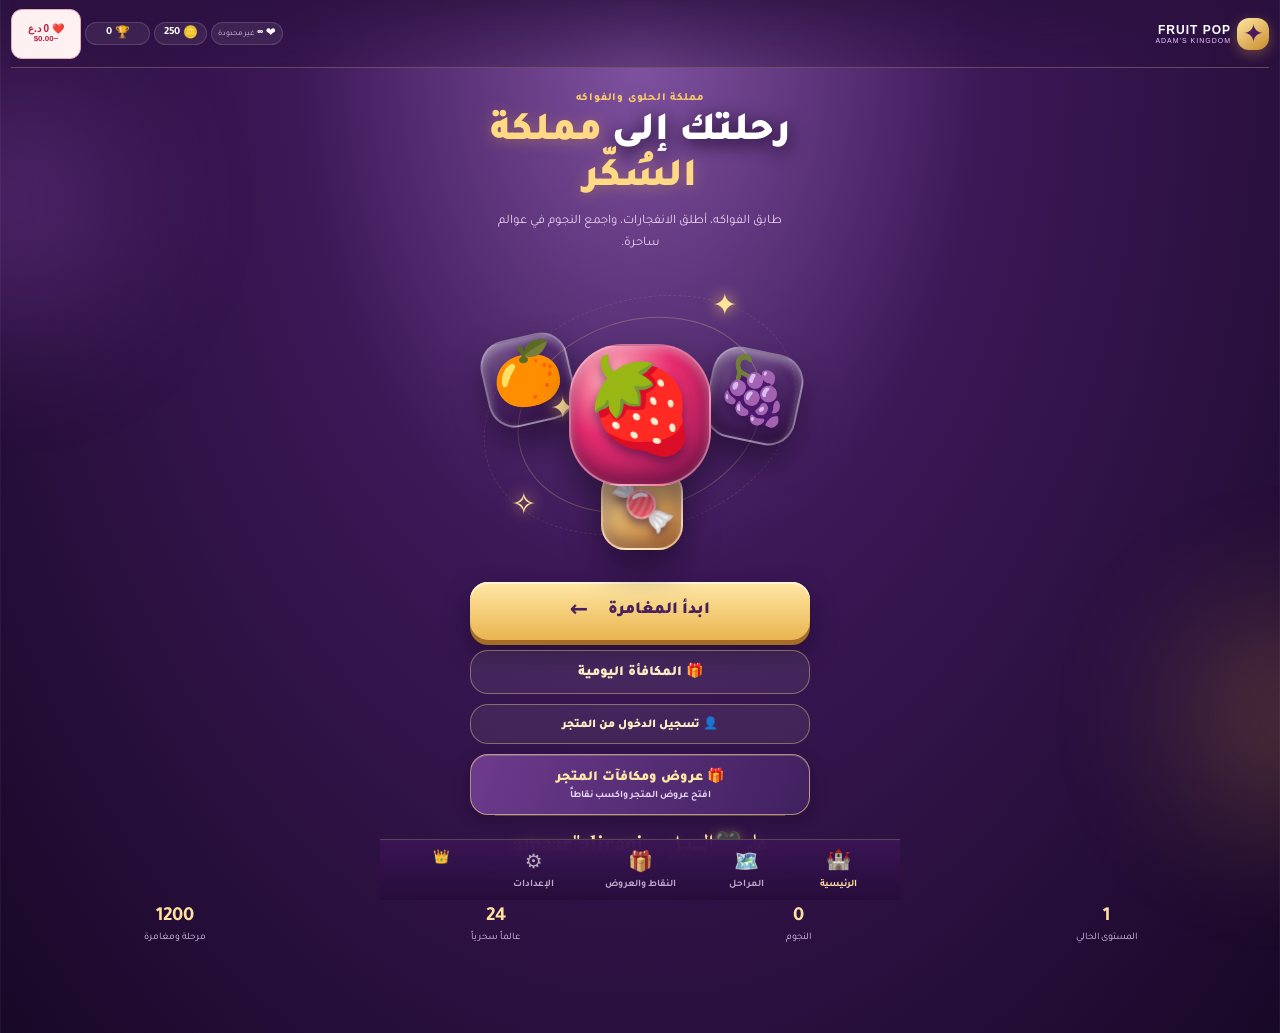
==== commit 3869f48f: "Move account access to bottom navigation" ====
--- a/index.html
+++ b/index.html
@@ -15,7 +15,7 @@
 <div id="app" class="app-shell">
 <header class="topbar">
  <button class="brand" id="brandHome" aria-label="الرئيسية"><span class="brand-mark">✦</span><span><b>FRUIT POP</b><small>ADAM'S KINGDOM</small></span></button>
- <div class="top-stats"><div class="stat-pill"><span>❤️</span><b id="lives">5</b><small id="lifeTimer">كاملة</small></div><div class="stat-pill"><span>🪙</span><b id="coins">250</b></div><div class="stat-pill total-top-pill"><span>🏆</span><b id="totalScoreTop">0</b></div><button type="button" id="gameRewardsBtn" aria-label="رصيد اللعبة بالدينار العراقي" style="display:flex;flex-direction:column;align-items:center;justify-content:center;gap:1px;background:#fff0f2;color:#b51e3e;border:1px solid #e8aab7;border-radius:12px;padding:4px 9px;font-weight:900;line-height:1.15"><span>❤️ <b id="redPointsBalance">0 د.ع</b></span><small id="redPointsUsdBalance" style="font-size:10px;line-height:1.1">~$0.00</small></button><div class="account-indicator"><span id="accountStatus">زائر</span><button class="avatar-btn" id="accountBtn" aria-label="الحساب">👑</button></div></div>
+ <div class="top-stats"><div class="stat-pill"><span>❤️</span><b id="lives">5</b><small id="lifeTimer">كاملة</small></div><div class="stat-pill"><span>🪙</span><b id="coins">250</b></div><div class="stat-pill total-top-pill"><span>🏆</span><b id="totalScoreTop">0</b></div><button type="button" id="gameRewardsBtn" aria-label="رصيد اللعبة بالدينار العراقي" style="display:flex;flex-direction:column;align-items:center;justify-content:center;gap:1px;background:#fff0f2;color:#b51e3e;border:1px solid #e8aab7;border-radius:12px;padding:4px 9px;font-weight:900;line-height:1.15"><span>❤️ <b id="redPointsBalance">0 د.ع</b></span><small id="redPointsUsdBalance" style="font-size:10px;line-height:1.1">~$0.00</small></button></div>
 </header>
 <main id="mainView">
 <section id="homeScreen" class="screen home-screen">
@@ -38,11 +38,11 @@
  <div class="game-hint" id="gameHint">اسحب فاكهة نحو فاكهة مجاورة لتكوين تطابق من ثلاثة أو أكثر</div>
 </section>
 </main>
-<nav class="bottom-nav"><button class="nav-item active" data-nav="home"><span>🏰</span><small>الرئيسية</small></button><button class="nav-item" data-nav="map"><span>🗺️</span><small>المراحل</small></button><button class="nav-item" id="navRewards" type="button" aria-label="الانتقال إلى نقاط وعروض المتجر"><span>🎁</span><small>النقاط والعروض</small></button><button class="nav-item" id="navSettings"><span>⚙️</span><small>الإعدادات</small></button></nav>
+<nav class="bottom-nav"><button class="nav-item active" data-nav="home"><span>🏰</span><small>الرئيسية</small></button><button class="nav-item" data-nav="map"><span>🗺️</span><small>المراحل</small></button><button class="nav-item" id="navRewards" type="button" aria-label="الانتقال إلى نقاط وعروض المتجر"><span>🎁</span><small>النقاط والعروض</small></button><button class="nav-item" id="navSettings"><span>⚙️</span><small>الإعدادات</small></button><button class="nav-item" id="accountBtn" aria-label="الحساب"><span id="accountIcon">👑</span><small id="accountStatus">الحساب</small></button></nav>
 </div>
 <div id="modalLayer" class="modal-layer hidden" role="dialog" aria-modal="true"><div class="modal-card"><button class="modal-close" id="modalClose">×</button><div id="modalContent"></div></div></div>
 <div id="toast" class="toast"></div>
-<script src="./assets/game.js" defer></script><script src="./assets/game-rewards-v2.js" defer></script><script src="./assets/fruit-renderer.js" defer></script><script src="./assets/life-recovery.js" defer></script>
+<script src="./assets/game.js?v=60" defer></script><script src="./assets/game-rewards-v2.js" defer></script><script src="./assets/fruit-renderer.js" defer></script><script src="./assets/life-recovery.js" defer></script>
 <script>
 window.addEventListener("load", () => {
   if (window.opener && !window.opener.closed) {
--- a/assets/style.css
+++ b/assets/style.css
@@ -89,3 +89,114 @@
 .store-offers-btn{display:grid;justify-items:center;gap:3px;text-decoration:none;color:#ffe7a5!important;background:linear-gradient(110deg,#6d3b8d,#40205f)!important;border:1px solid #f8d98a99!important;box-shadow:inset 0 1px 0 #ffffff30,0 5px 16px #13051e55;font-size:14px!important;padding:12px 14px!important;transition:transform .18s ease,filter .18s ease}
 .store-offers-btn small{font-size:10px;font-weight:600;color:#e8d7f5}
 .store-offers-btn:active{transform:translateY(1px);filter:brightness(1.12)}
+
+
+/* Final mobile game HUD polish: clearer counters and fully visible boosters */
+.game-screen{padding-bottom:14px}
+.top-stats .total-top-pill{min-width:72px;max-width:78px;flex:0 0 auto;justify-content:center}
+.top-stats .total-top-pill b{max-width:58px;font-size:10px;white-space:nowrap;overflow:visible;text-overflow:clip;font-variant-numeric:tabular-nums}
+.mission-card{align-items:stretch;gap:6px;padding:10px 8px}
+.mission-main{gap:7px}
+.mission-main>div{min-width:0}
+.moves-box,.score-box,.total-score-box{display:flex;flex-direction:column;justify-content:center;align-items:center;min-width:0;padding-right:7px}
+.mission-card small{font-size:8px;line-height:1.25}
+.mission-card b{font-size:13px;line-height:1.25;white-space:nowrap;font-variant-numeric:tabular-nums}
+.map-shortcut{flex:0 0 42px;min-width:42px}
+.booster-row{gap:14px;margin:13px 0 12px;align-items:stretch}
+.booster{width:min(92px,calc((100% - 28px)/3));min-height:82px;padding:9px 7px 8px;gap:3px}
+.booster span{font-size:27px;line-height:1.2}
+.booster small{font-size:11px;line-height:1.3}
+.booster b{width:21px;height:21px;font-size:11px}
+.game-hint{padding:0 8px 10px;font-size:11px;line-height:1.7}
+@media(max-width:390px){
+ .top-stats .total-top-pill{min-width:64px;max-width:68px;padding:4px 5px}
+ .top-stats .total-top-pill b{max-width:52px;font-size:9px}
+ .mission-card{gap:4px;padding:8px 5px}
+ .mission-card small{font-size:7px}
+ .mission-card b{font-size:11px}
+ .map-shortcut{flex-basis:36px;min-width:36px}
+ .booster-row{gap:10px;margin-top:11px}
+ .booster{width:min(88px,calc((100% - 20px)/3));min-height:78px}
+}
+
+
+/* Compact wallet balance button in the mobile header */
+#gameRewardsBtn{
+  width:96px;min-width:96px;max-width:96px;height:70px;flex:0 0 96px;
+  box-sizing:border-box;padding:5px 5px!important;gap:2px!important;
+  border-radius:13px!important;font-size:13px!important;line-height:1.15!important;
+  white-space:nowrap;overflow:hidden
+}
+#gameRewardsBtn #redPointsBalance{font-size:12px;white-space:nowrap}
+#gameRewardsBtn #redPointsUsdBalance{font-size:9px!important;white-space:nowrap}
+@media(max-width:390px){
+  #gameRewardsBtn{width:86px;min-width:86px;max-width:86px;flex-basis:86px;height:64px;padding:4px 3px!important;font-size:12px!important}
+  #gameRewardsBtn #redPointsBalance{font-size:11px}
+  #gameRewardsBtn #redPointsUsdBalance{font-size:8px!important}
+}
+
+
+/* Refined header balance size: keep the wallet compact beside the stat pills */
+#gameRewardsBtn{
+  width:70px;min-width:70px;max-width:70px;flex:0 0 70px;
+  height:50px;box-sizing:border-box;padding:3px 2px!important;
+  gap:1px!important;border-radius:11px!important;
+  font-size:10px!important;line-height:1.05!important;
+}
+#gameRewardsBtn span{font-size:10px!important;white-space:nowrap}
+#gameRewardsBtn #redPointsBalance{font-size:10px!important;white-space:nowrap}
+#gameRewardsBtn #redPointsUsdBalance{font-size:8px!important;line-height:1!important}
+@media(max-width:390px){
+  #gameRewardsBtn{width:64px;min-width:64px;max-width:64px;flex-basis:64px;height:46px;padding:2px 1px!important}
+  #gameRewardsBtn span,#gameRewardsBtn #redPointsBalance{font-size:9px!important}
+  #gameRewardsBtn #redPointsUsdBalance{font-size:7px!important}
+}
+
+
+/* Separate and align the heart and coin counters in the mobile header */
+.top-stats{gap:4px;flex-wrap:nowrap}
+.top-stats>.stat-pill{box-sizing:border-box;min-width:0;flex:0 0 auto;padding:4px 5px;gap:3px;white-space:nowrap;justify-content:center}
+.top-stats>.stat-pill:first-child{width:72px;min-width:72px}
+.top-stats>.stat-pill:nth-child(2){width:53px;min-width:53px}
+.top-stats>.total-top-pill{width:65px;min-width:65px;max-width:65px;flex-basis:65px}
+.top-stats>.stat-pill span{font-size:12px;line-height:1;flex:0 0 auto}
+.top-stats>.stat-pill b{font-size:11px;line-height:1.1;white-space:nowrap;font-variant-numeric:tabular-nums}
+.top-stats>.stat-pill small{font-size:8px;line-height:1;white-space:nowrap;flex:0 0 auto}
+.top-stats>.stat-pill:first-child small{letter-spacing:-.25px}
+@media(max-width:390px){
+ .top-stats{gap:3px}
+ .top-stats>.stat-pill:first-child{width:68px;min-width:68px}
+ .top-stats>.stat-pill:nth-child(2){width:49px;min-width:49px}
+ .top-stats>.total-top-pill{width:60px;min-width:60px;max-width:60px;flex-basis:60px}
+ .top-stats>.stat-pill{padding:4px 3px;gap:2px}
+ .top-stats>.stat-pill span{font-size:11px}
+ .top-stats>.stat-pill b{font-size:10px}
+ .top-stats>.stat-pill small{font-size:7px}
+}
+@media(max-width:340px){
+ .top-stats{gap:2px}
+ .top-stats>.stat-pill:first-child{width:62px;min-width:62px}
+ .top-stats>.stat-pill:nth-child(2){width:45px;min-width:45px}
+ .top-stats>.total-top-pill{width:54px;min-width:54px;max-width:54px;flex-basis:54px}
+ .top-stats>.stat-pill small{font-size:6.5px}
+}
+
+
+/* Keep the account/profile button visible on narrow phone headers */
+.account-indicator{flex:0 0 auto;min-width:37px;max-width:none}
+.account-indicator .avatar-btn{flex:0 0 37px}
+@media(max-width:390px){
+  .topbar{gap:4px}
+  .brand{flex:0 1 auto;min-width:0;gap:5px}
+  .brand-mark{width:30px;height:30px;flex:0 0 30px;font-size:20px}
+  .brand b{font-size:10px;letter-spacing:1px}
+  .brand small{font-size:6px;letter-spacing:1px}
+  .account-indicator{width:32px;min-width:32px;max-width:32px;justify-content:center}
+  .account-indicator>span{display:none}
+  .account-indicator .avatar-btn{width:32px;height:32px;flex:0 0 32px;font-size:16px}
+}
+@media(max-width:340px){
+  .brand b{font-size:9px}
+  .brand small{font-size:5px;letter-spacing:.7px}
+  .account-indicator,.account-indicator .avatar-btn{width:29px;min-width:29px;flex-basis:29px;height:29px}
+}
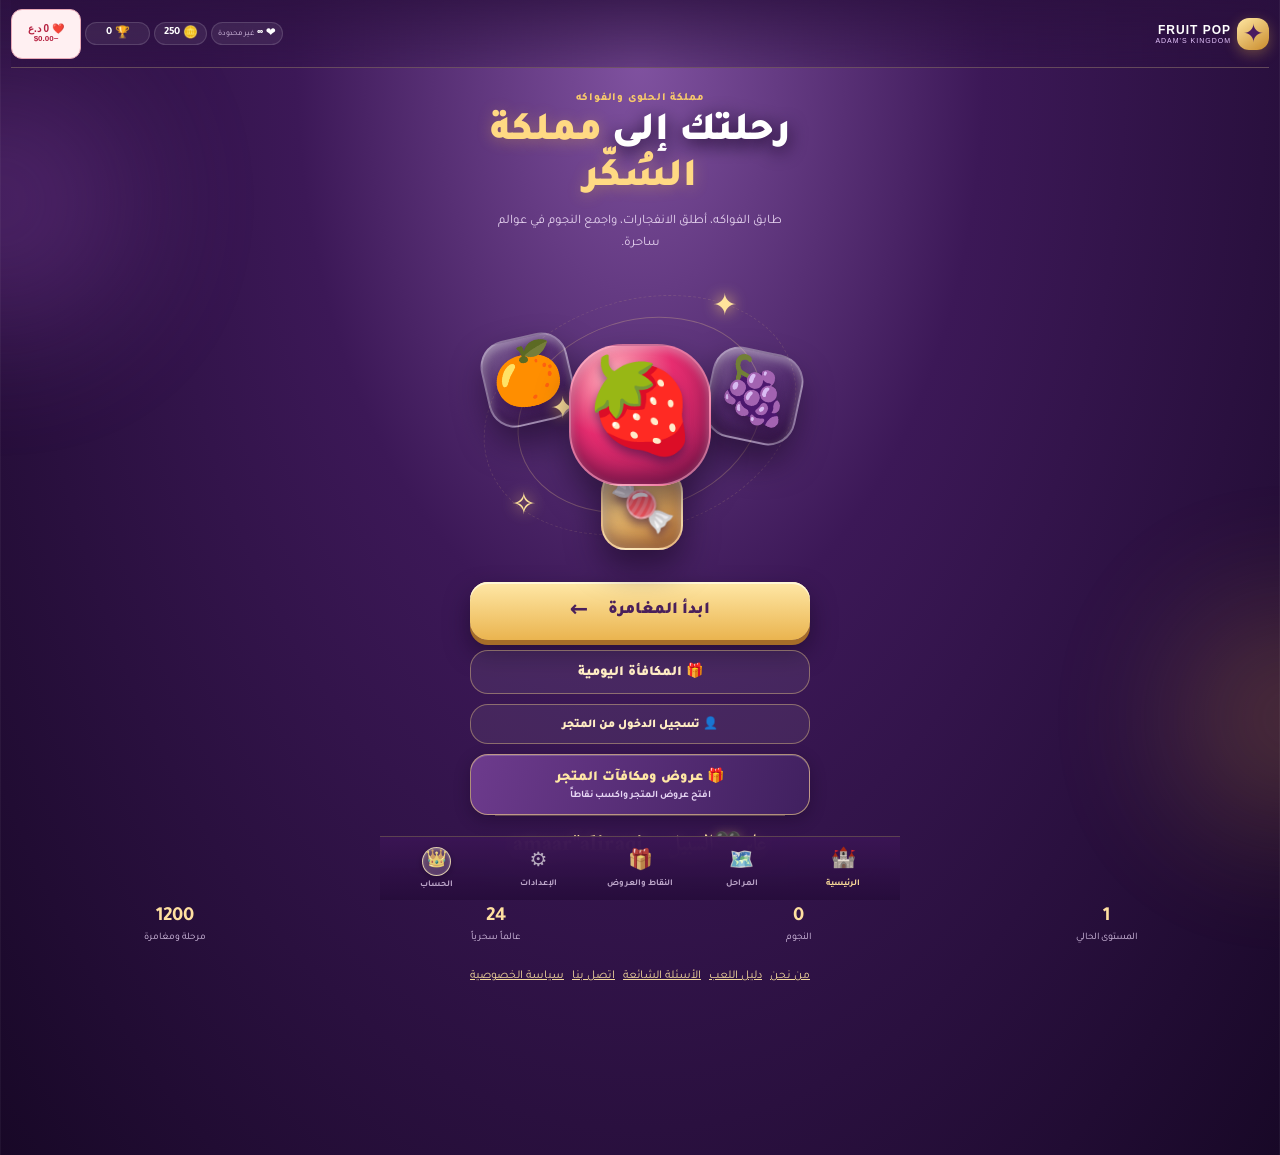
==== commit 0a36d1c4: "Add links to game information and privacy pages" ====
--- a/index.html
+++ b/index.html
@@ -23,6 +23,13 @@
  <div class="hero-art"><div class="orbit orbit-one"></div><div class="orbit orbit-two"></div><div class="hero-candy candy-big">🍓</div><div class="hero-candy candy-left">🍊</div><div class="hero-candy candy-right">🍇</div><div class="hero-candy candy-bottom">🍬</div><div class="sparkle s1">✦</div><div class="sparkle s2">✧</div><div class="sparkle s3">✦</div></div>
  <div class="home-actions"><button class="primary-btn" id="playBtn"><span>ابدأ المغامرة</span><b>←</b></button><button class="secondary-btn" id="dailyBtn">🎁 المكافأة اليومية</button><button class="secondary-btn" id="registerBtn">👤 تسجيل الدخول من المتجر</button><a class="secondary-btn store-offers-btn" id="storeOffersBtn" href="https://adam-al-noor-books.pages.dev/?open=points" target="_blank" rel="noopener noreferrer"><span>🎁 عروض ومكافآت المتجر</span><small>افتح عروض المتجر واكسب نقاطاً</small></a></div><div class="royal-signatures" aria-label="إهداء"><span>عابر🖤السبيل</span><span>amaar&quot;aliraqi</span></div>
  <div class="home-bottom"><div><strong id="homeLevel">1</strong><span>المستوى الحالي</span></div><div><strong id="homeStars">0</strong><span>النجوم</span></div><div><strong>24</strong><span>عالماً سحرياً</span></div><div><strong>1200</strong><span>مرحلة ومغامرة</span></div></div>
+ <div class="info-links" style="display:flex;justify-content:center;flex-wrap:wrap;gap:8px;padding:18px 10px 90px;font-size:12px">
+  <a href="./about.html" style="color:#f4d99b;text-decoration:underline">من نحن</a>
+  <a href="./guide.html" style="color:#f4d99b;text-decoration:underline">دليل اللعب</a>
+  <a href="./faq.html" style="color:#f4d99b;text-decoration:underline">الأسئلة الشائعة</a>
+  <a href="./contact.html" style="color:#f4d99b;text-decoration:underline">اتصل بنا</a>
+  <a href="./privacy.html" style="color:#f4d99b;text-decoration:underline">سياسة الخصوصية</a>
+ </div>
 </section>
 <section id="mapScreen" class="screen map-screen hidden">
  <div class="section-head"><button class="round-btn" id="mapBack">⌂</button><div><div class="eyebrow">طريق الأبطال</div><h2>خريطة المملكة</h2></div><button class="round-btn" id="mapDaily">🎁</button></div>
--- a/assets/style.css
+++ b/assets/style.css
@@ -200,3 +200,31 @@
   .brand small{font-size:5px;letter-spacing:.7px}
   .account-indicator,.account-indicator .avatar-btn{width:29px;min-width:29px;flex-basis:29px;height:29px}
 }
+
+
+/* Account access lives in the bottom navigation with the other main sections */
+.account-indicator{display:none!important}
+.bottom-nav{justify-content:space-around;gap:2px;padding-left:7px;padding-right:7px}
+.bottom-nav .nav-item{flex:1 1 0;min-width:0;padding:2px 1px}
+.bottom-nav .nav-item span{font-size:20px}
+.bottom-nav .nav-item small{font-size:9px;white-space:nowrap}
+@media(max-width:390px){
+ .bottom-nav .nav-item span{font-size:19px}
+ .bottom-nav .nav-item small{font-size:8px}
+}
+
+
+/* Give the account icon a familiar circular profile-button treatment */
+#accountBtn{display:flex;flex-direction:column;align-items:center;justify-content:center;gap:3px}
+#accountBtn #accountIcon{
+  width:29px;height:29px;min-width:29px;box-sizing:border-box;
+  display:flex;align-items:center;justify-content:center;
+  border-radius:50%;
+  background:linear-gradient(145deg,rgba(255,225,145,.28),rgba(119,63,158,.72));
+  border:1.5px solid rgba(255,224,150,.88);
+  box-shadow:0 2px 7px rgba(0,0,0,.24),inset 0 1px 3px rgba(255,255,255,.28);
+  font-size:17px;line-height:1
+}
+@media(max-width:390px){
+ #accountBtn #accountIcon{width:27px;height:27px;min-width:27px;font-size:16px}
+}
